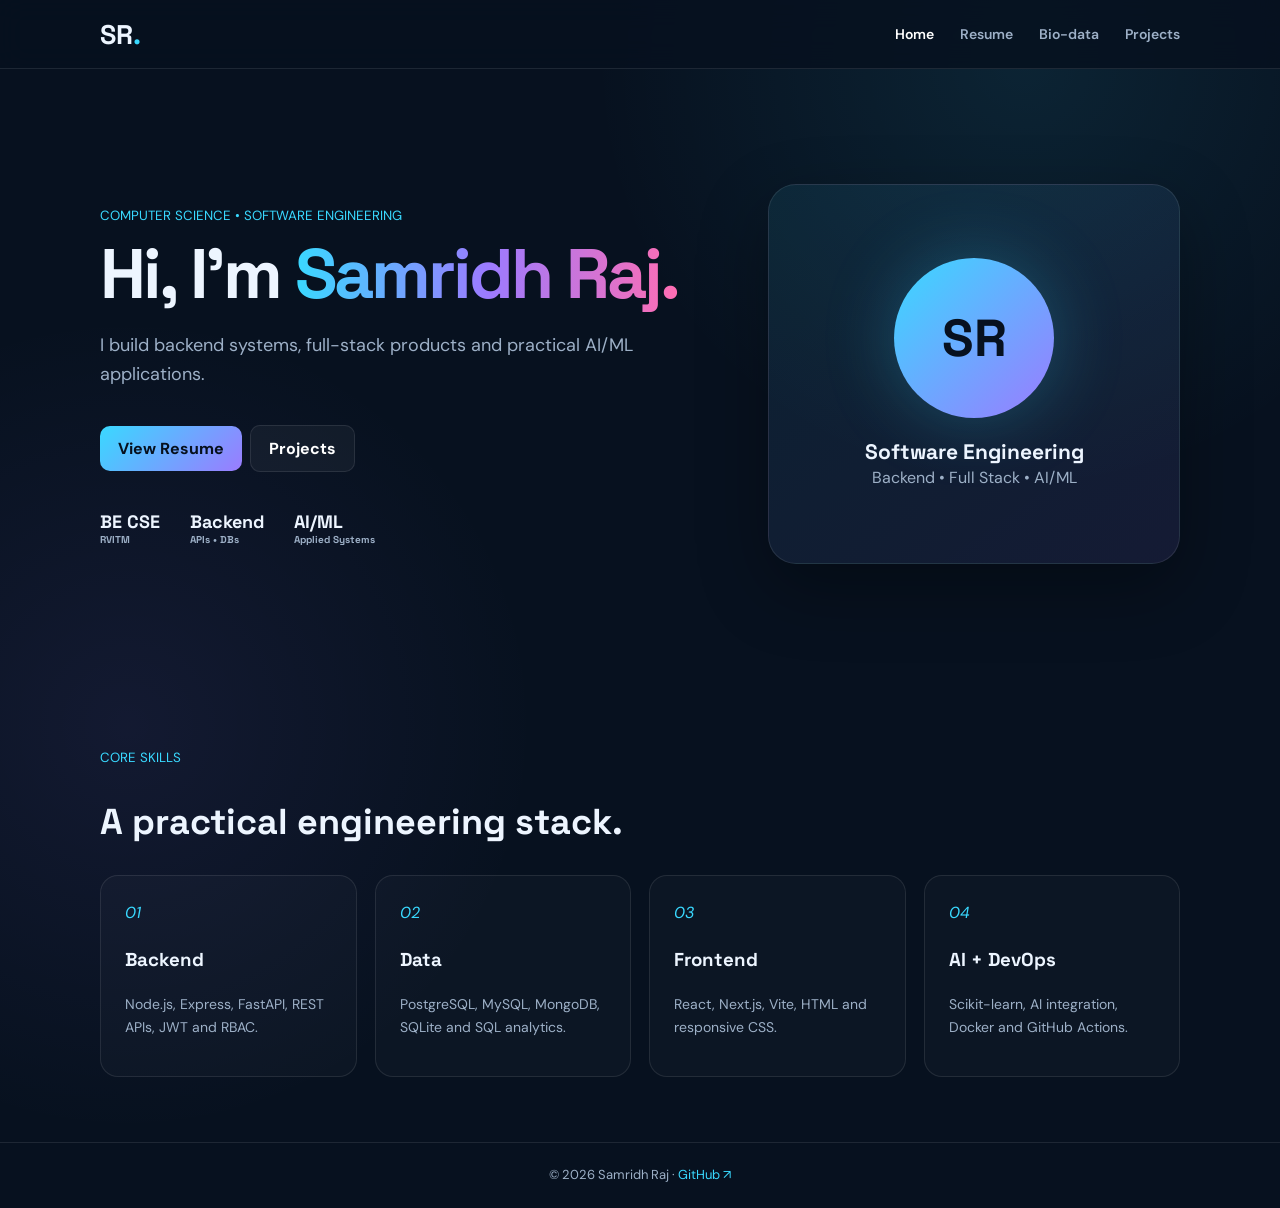
==== index.html @ 56c1de55 "Create Web Technology Lab portfolio website" ====
<!doctype html><html><head><meta charset="UTF-8"><meta name="viewport" content="width=device-width,initial-scale=1"><title>Samridh Raj | Portfolio</title><link rel="stylesheet" href="css/style.css"></head><body><header><nav><a class="brand" href="index.html">SR<span>.</span></a><button id="menu">☰</button><div id="links"><a class="active" href="index.html">Home</a><a href="resume.html">Resume</a><a href="biodata.html">Bio-data</a><a href="projects.html">Projects</a></div></nav></header><main><section class="hero"><div><small>COMPUTER SCIENCE • SOFTWARE ENGINEERING</small><h1>Hi, I'm <em>Samridh Raj.</em></h1><p>I build backend systems, full-stack products and practical AI/ML applications.</p><a class="btn" href="resume.html">View Resume</a><a class="btn ghost" href="projects.html">Projects</a><div class="stats"><b>BE CSE<small>RVITM</small></b><b>Backend<small>APIs • DBs</small></b><b>AI/ML<small>Applied Systems</small></b></div></div><div class="hero-card"><div>SR</div><b>Software Engineering</b><span>Backend • Full Stack • AI/ML</span></div></section><section class="section"><small>CORE SKILLS</small><h2>A practical engineering stack.</h2><div class="grid four"><article><i>01</i><h3>Backend</h3><p>Node.js, Express, FastAPI, REST APIs, JWT and RBAC.</p></article><article><i>02</i><h3>Data</h3><p>PostgreSQL, MySQL, MongoDB, SQLite and SQL analytics.</p></article><article><i>03</i><h3>Frontend</h3><p>React, Next.js, Vite, HTML and responsive CSS.</p></article><article><i>04</i><h3>AI + DevOps</h3><p>Scikit-learn, AI integration, Docker and GitHub Actions.</p></article></div></section></main><footer>© 2026 Samridh Raj · <a href="https://github.com/samm7dx">GitHub ↗</a></footer><script src="js/script.js"></script></body></html>
---- css/style.css ----
@import url('https://fonts.googleapis.com/css2?family=DM+Sans:wght@400;600;700&family=Space+Grotesk:wght@500;700&display=swap');:root{--bg:#07111f;--text:#edf5ff;--muted:#9db0c7;--cyan:#39d9ff;--violet:#9b7bff;--pink:#ff6db2;--line:#ffffff18}*{box-sizing:border-box}body{margin:0;background:radial-gradient(circle at 80% 5%,#39d9ff18,transparent 28%),radial-gradient(circle at 10% 60%,#9b7bff15,transparent 30%),var(--bg);color:var(--text);font-family:'DM Sans',sans-serif;line-height:1.6}a{color:inherit;text-decoration:none}header{position:sticky;top:0;z-index:5;background:#07111fd9;backdrop-filter:blur(14px);border-bottom:1px solid var(--line)}nav,main{width:min(1080px,92%);margin:auto}nav{height:68px;display:flex;align-items:center;justify-content:space-between}.brand{font:700 27px 'Space Grotesk'}.brand span,small,i{color:var(--cyan)}#links{display:flex;gap:26px}#links a{color:var(--muted);font-weight:600;font-size:14px}#links a:hover,#links .active{color:#fff}#menu{display:none;background:none;border:0;color:#fff;font-size:24px}.hero{min-height:610px;display:grid;grid-template-columns:1.2fr .8fr;gap:50px;align-items:center}.hero h1,.page h1{font:700 clamp(43px,7vw,70px)/1.05 'Space Grotesk';letter-spacing:-3px;margin:10px 0 20px}.hero em{font-style:normal;background:linear-gradient(90deg,var(--cyan),var(--violet),var(--pink));-webkit-background-clip:text;color:transparent}.hero p{color:var(--muted);font-size:18px}.btn{display:inline-block;margin:18px 8px 18px 0;padding:10px 18px;border-radius:10px;background:linear-gradient(135deg,var(--cyan),var(--violet));color:#06101d;font-weight:700;border:0}.ghost{background:#ffffff0b;color:#fff;border:1px solid var(--line)}.stats{display:flex;gap:30px;margin-top:20px}.stats b{font:700 18px 'Space Grotesk'}.stats small{display:block;color:var(--muted);font-size:10px}.hero-card{height:380px;border:1px solid var(--line);border-radius:28px;background:linear-gradient(145deg,#39d9ff16,#9b7bff18);display:grid;place-content:center;text-align:center;box-shadow:0 25px 70px #0005}.hero-card div{width:160px;height:160px;border-radius:50%;display:grid;place-items:center;margin:auto;background:linear-gradient(135deg,var(--cyan),var(--violet));color:#07111f;font:700 52px 'Space Grotesk';box-shadow:0 0 70px #39d9ff40}.hero-card b{font:700 21px 'Space Grotesk';margin-top:20px}.hero-card span{color:var(--muted)}.section,.page{padding:65px 0}.section h2{font:700 36px 'Space Grotesk'}.grid{display:grid;gap:18px}.four{grid-template-columns:repeat(4,1fr)}.two{grid-template-columns:1fr 1fr}.grid article{padding:24px;border:1px solid var(--line);border-radius:18px;background:#ffffff06;transition:.2s}.grid article:hover{transform:translateY(-4px);border-color:#39d9ff50}.grid h2,.grid h3{font-family:'Space Grotesk'}.grid p{color:var(--muted);font-size:14px}.pills{display:flex;gap:6px;flex-wrap:wrap;margin:15px 0}.pills span{padding:4px 9px;border-radius:99px;background:#39d9ff12;border:1px solid #39d9ff2b;color:#a9efff;font-size:11px}.top{display:flex;justify-content:space-between;align-items:end;margin-bottom:28px}.resume{background:#f8fbff;color:#18283b;border-radius:18px;padding:38px}.rhead{display:flex;justify-content:space-between;border-bottom:2px solid #dce7f2;padding-bottom:18px}.rhead h2{font:700 30px 'Space Grotesk';margin:0}.rhead p,.rhead span{color:#5a6b7d;font-size:13px}.resume h3{font:700 12px 'Space Grotesk';color:#246b9d;text-transform:uppercase;border-bottom:1px solid #dce7f2;padding-bottom:5px;margin-top:24px}.resume p,.resume li{font-size:13px}.resume a{color:#246b9d}footer{border-top:1px solid var(--line);padding:22px;text-align:center;color:var(--muted);font-size:13px}footer a{color:var(--cyan)}@media(max-width:800px){#menu{display:block}#links{display:none;position:absolute;top:68px;left:0;right:0;background:#07111f;padding:18px;flex-direction:column}.open{display:flex!important}.hero{grid-template-columns:1fr;padding:65px 0}.hero-card{height:300px}.four,.two{grid-template-columns:1fr 1fr}.top,.rhead{flex-direction:column;align-items:flex-start}}@media(max-width:500px){.four,.two{grid-template-columns:1fr}.hero h1,.page h1{letter-spacing:-2px}.stats{gap:15px}.resume{padding:22px}}@media print{header,footer,.btn{display:none}.page{padding:0}.resume{box-shadow:none;border-radius:0;padding:0}}
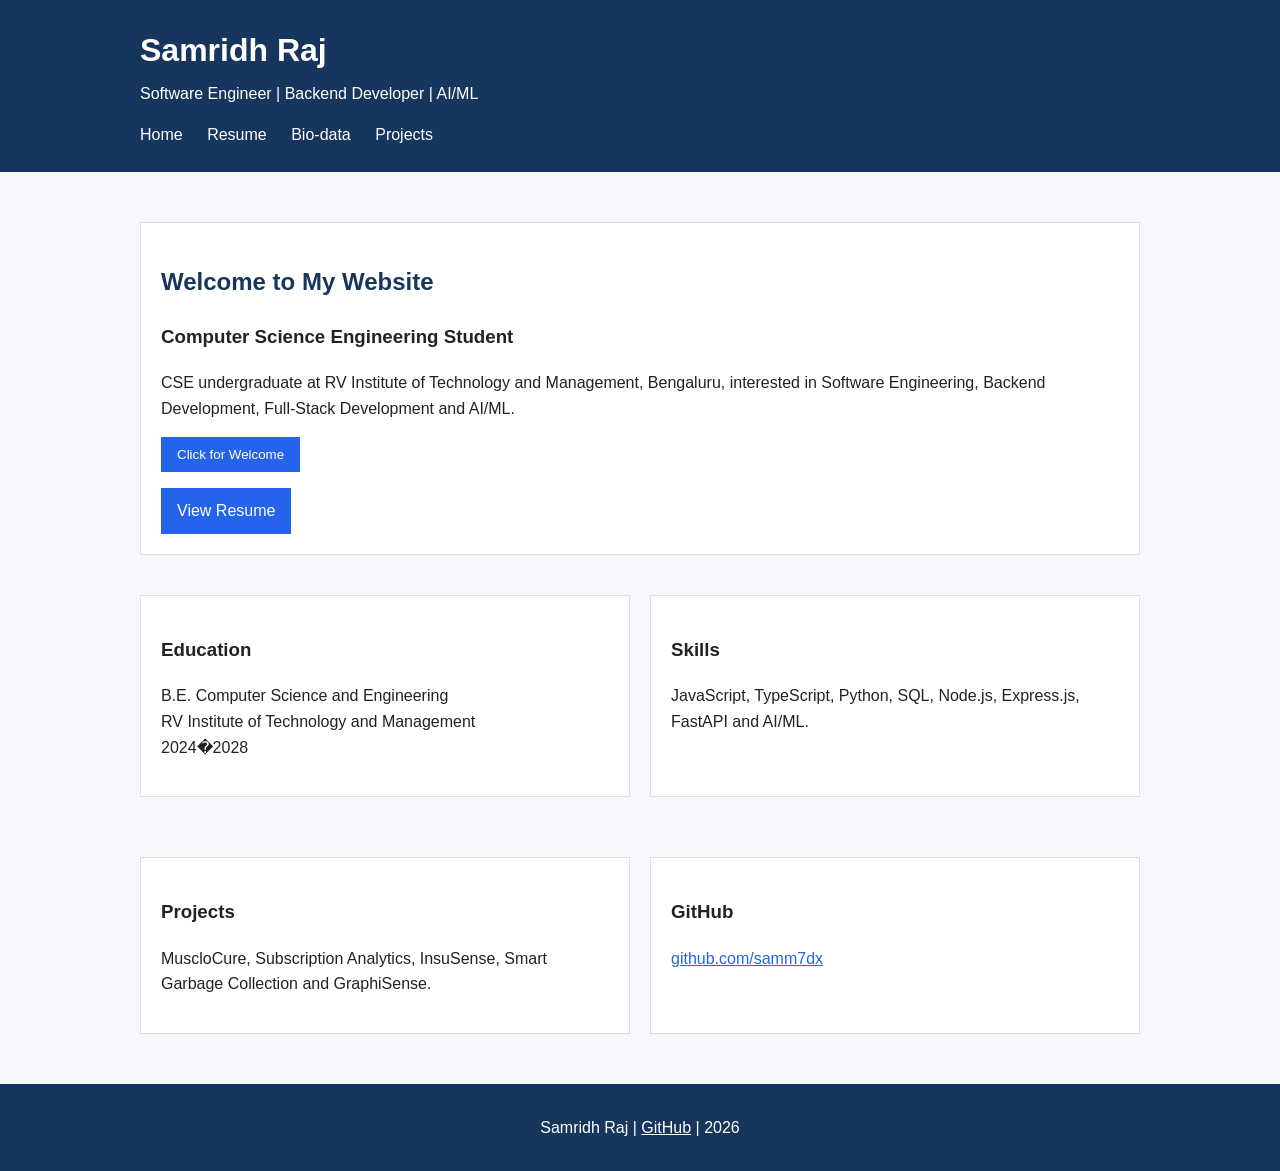
==== commit 5cd73300: "Simplify Web Technology Lab website" ====
--- a/index.html
+++ b/index.html
@@ -1 +1,100 @@
-<!doctype html><html><head><meta charset="UTF-8"><meta name="viewport" content="width=device-width,initial-scale=1"><title>Samridh Raj | Portfolio</title><link rel="stylesheet" href="css/style.css"></head><body><header><nav><a class="brand" href="index.html">SR<span>.</span></a><button id="menu">☰</button><div id="links"><a class="active" href="index.html">Home</a><a href="resume.html">Resume</a><a href="biodata.html">Bio-data</a><a href="projects.html">Projects</a></div></nav></header><main><section class="hero"><div><small>COMPUTER SCIENCE • SOFTWARE ENGINEERING</small><h1>Hi, I'm <em>Samridh Raj.</em></h1><p>I build backend systems, full-stack products and practical AI/ML applications.</p><a class="btn" href="resume.html">View Resume</a><a class="btn ghost" href="projects.html">Projects</a><div class="stats"><b>BE CSE<small>RVITM</small></b><b>Backend<small>APIs • DBs</small></b><b>AI/ML<small>Applied Systems</small></b></div></div><div class="hero-card"><div>SR</div><b>Software Engineering</b><span>Backend • Full Stack • AI/ML</span></div></section><section class="section"><small>CORE SKILLS</small><h2>A practical engineering stack.</h2><div class="grid four"><article><i>01</i><h3>Backend</h3><p>Node.js, Express, FastAPI, REST APIs, JWT and RBAC.</p></article><article><i>02</i><h3>Data</h3><p>PostgreSQL, MySQL, MongoDB, SQLite and SQL analytics.</p></article><article><i>03</i><h3>Frontend</h3><p>React, Next.js, Vite, HTML and responsive CSS.</p></article><article><i>04</i><h3>AI + DevOps</h3><p>Scikit-learn, AI integration, Docker and GitHub Actions.</p></article></div></section></main><footer>© 2026 Samridh Raj · <a href="https://github.com/samm7dx">GitHub ↗</a></footer><script src="js/script.js"></script></body></html>
+<!DOCTYPE html>
+<html lang="en">
+<head>
+    <meta charset="UTF-8">
+    <meta name="viewport" content="width=device-width, initial-scale=1.0">
+    <title>Samridh Raj | Web Technology Lab</title>
+    <link rel="stylesheet" href="css/style.css">
+</head>
+
+<body>
+
+<header>
+    <div class="container">
+        <h1>Samridh Raj</h1>
+        <p>Software Engineer | Backend Developer | AI/ML</p>
+
+        <nav>
+            <a href="index.html">Home</a>
+            <a href="resume.html">Resume</a>
+            <a href="biodata.html">Bio-data</a>
+            <a href="projects.html">Projects</a>
+        </nav>
+    </div>
+</header>
+
+<main class="container">
+
+    <section class="intro section-box">
+        <h2>Welcome to My Website</h2>
+
+        <h3>Computer Science Engineering Student</h3>
+
+        <p>
+            CSE undergraduate at RV Institute of Technology and Management,
+            Bengaluru, interested in Software Engineering, Backend Development,
+            Full-Stack Development and AI/ML.
+        </p>
+
+        <button id="welcomeBtn">Click for Welcome</button>
+
+        <p id="welcomeText"></p>
+
+        <a class="button-link" href="resume.html">View Resume</a>
+    </section>
+
+    <section class="box-grid">
+
+        <div class="section-box">
+            <h3>Education</h3>
+            <p>
+                B.E. Computer Science and Engineering
+                <br>
+                RV Institute of Technology and Management
+                <br>
+                2024�2028
+            </p>
+        </div>
+
+        <div class="section-box">
+            <h3>Skills</h3>
+            <p>
+                JavaScript, TypeScript, Python, SQL,
+                Node.js, Express.js, FastAPI and AI/ML.
+            </p>
+        </div>
+
+        <div class="section-box">
+            <h3>Projects</h3>
+            <p>
+                MuscloCure, Subscription Analytics,
+                InsuSense, Smart Garbage Collection and GraphiSense.
+            </p>
+        </div>
+
+        <div class="section-box">
+            <h3>GitHub</h3>
+            <p>
+                <a href="https://github.com/samm7dx" target="_blank">
+                    github.com/samm7dx
+                </a>
+            </p>
+        </div>
+
+    </section>
+
+</main>
+
+<footer>
+    <p>
+        Samridh Raj |
+        <a href="https://github.com/samm7dx">GitHub</a>
+        |
+        <span id="year"></span>
+    </p>
+</footer>
+
+<script src="js/script.js"></script>
+
+</body>
+</html>
--- a/css/style.css
+++ b/css/style.css
@@ -1 +1,155 @@
-@import url('https://fonts.googleapis.com/css2?family=DM+Sans:wght@400;600;700&family=Space+Grotesk:wght@500;700&display=swap');:root{--bg:#07111f;--text:#edf5ff;--muted:#9db0c7;--cyan:#39d9ff;--violet:#9b7bff;--pink:#ff6db2;--line:#ffffff18}*{box-sizing:border-box}body{margin:0;background:radial-gradient(circle at 80% 5%,#39d9ff18,transparent 28%),radial-gradient(circle at 10% 60%,#9b7bff15,transparent 30%),var(--bg);color:var(--text);font-family:'DM Sans',sans-serif;line-height:1.6}a{color:inherit;text-decoration:none}header{position:sticky;top:0;z-index:5;background:#07111fd9;backdrop-filter:blur(14px);border-bottom:1px solid var(--line)}nav,main{width:min(1080px,92%);margin:auto}nav{height:68px;display:flex;align-items:center;justify-content:space-between}.brand{font:700 27px 'Space Grotesk'}.brand span,small,i{color:var(--cyan)}#links{display:flex;gap:26px}#links a{color:var(--muted);font-weight:600;font-size:14px}#links a:hover,#links .active{color:#fff}#menu{display:none;background:none;border:0;color:#fff;font-size:24px}.hero{min-height:610px;display:grid;grid-template-columns:1.2fr .8fr;gap:50px;align-items:center}.hero h1,.page h1{font:700 clamp(43px,7vw,70px)/1.05 'Space Grotesk';letter-spacing:-3px;margin:10px 0 20px}.hero em{font-style:normal;background:linear-gradient(90deg,var(--cyan),var(--violet),var(--pink));-webkit-background-clip:text;color:transparent}.hero p{color:var(--muted);font-size:18px}.btn{display:inline-block;margin:18px 8px 18px 0;padding:10px 18px;border-radius:10px;background:linear-gradient(135deg,var(--cyan),var(--violet));color:#06101d;font-weight:700;border:0}.ghost{background:#ffffff0b;color:#fff;border:1px solid var(--line)}.stats{display:flex;gap:30px;margin-top:20px}.stats b{font:700 18px 'Space Grotesk'}.stats small{display:block;color:var(--muted);font-size:10px}.hero-card{height:380px;border:1px solid var(--line);border-radius:28px;background:linear-gradient(145deg,#39d9ff16,#9b7bff18);display:grid;place-content:center;text-align:center;box-shadow:0 25px 70px #0005}.hero-card div{width:160px;height:160px;border-radius:50%;display:grid;place-items:center;margin:auto;background:linear-gradient(135deg,var(--cyan),var(--violet));color:#07111f;font:700 52px 'Space Grotesk';box-shadow:0 0 70px #39d9ff40}.hero-card b{font:700 21px 'Space Grotesk';margin-top:20px}.hero-card span{color:var(--muted)}.section,.page{padding:65px 0}.section h2{font:700 36px 'Space Grotesk'}.grid{display:grid;gap:18px}.four{grid-template-columns:repeat(4,1fr)}.two{grid-template-columns:1fr 1fr}.grid article{padding:24px;border:1px solid var(--line);border-radius:18px;background:#ffffff06;transition:.2s}.grid article:hover{transform:translateY(-4px);border-color:#39d9ff50}.grid h2,.grid h3{font-family:'Space Grotesk'}.grid p{color:var(--muted);font-size:14px}.pills{display:flex;gap:6px;flex-wrap:wrap;margin:15px 0}.pills span{padding:4px 9px;border-radius:99px;background:#39d9ff12;border:1px solid #39d9ff2b;color:#a9efff;font-size:11px}.top{display:flex;justify-content:space-between;align-items:end;margin-bottom:28px}.resume{background:#f8fbff;color:#18283b;border-radius:18px;padding:38px}.rhead{display:flex;justify-content:space-between;border-bottom:2px solid #dce7f2;padding-bottom:18px}.rhead h2{font:700 30px 'Space Grotesk';margin:0}.rhead p,.rhead span{color:#5a6b7d;font-size:13px}.resume h3{font:700 12px 'Space Grotesk';color:#246b9d;text-transform:uppercase;border-bottom:1px solid #dce7f2;padding-bottom:5px;margin-top:24px}.resume p,.resume li{font-size:13px}.resume a{color:#246b9d}footer{border-top:1px solid var(--line);padding:22px;text-align:center;color:var(--muted);font-size:13px}footer a{color:var(--cyan)}@media(max-width:800px){#menu{display:block}#links{display:none;position:absolute;top:68px;left:0;right:0;background:#07111f;padding:18px;flex-direction:column}.open{display:flex!important}.hero{grid-template-columns:1fr;padding:65px 0}.hero-card{height:300px}.four,.two{grid-template-columns:1fr 1fr}.top,.rhead{flex-direction:column;align-items:flex-start}}@media(max-width:500px){.four,.two{grid-template-columns:1fr}.hero h1,.page h1{letter-spacing:-2px}.stats{gap:15px}.resume{padding:22px}}@media print{header,footer,.btn{display:none}.page{padding:0}.resume{box-shadow:none;border-radius:0;padding:0}}
+* {
+    box-sizing: border-box;
+}
+
+body {
+    margin: 0;
+    font-family: Arial, sans-serif;
+    background: #f5f7fa;
+    color: #222;
+    line-height: 1.6;
+}
+
+header {
+    background: #17365d;
+    color: white;
+    padding: 25px 0;
+}
+
+header h1 {
+    margin: 0;
+}
+
+header p {
+    margin: 5px 0 15px;
+}
+
+.container {
+    width: 90%;
+    max-width: 1000px;
+    margin: auto;
+}
+
+nav a {
+    color: white;
+    text-decoration: none;
+    margin-right: 20px;
+}
+
+nav a:hover {
+    text-decoration: underline;
+}
+
+main {
+    padding: 30px 0;
+    min-height: 70vh;
+}
+
+.page-title {
+    margin-bottom: 20px;
+}
+
+.section-box,
+.project-box {
+    background: white;
+    border: 1px solid #d9dee5;
+    padding: 20px;
+    margin: 20px 0;
+}
+
+.section-box h2,
+.project-box h3 {
+    color: #17365d;
+}
+
+.box-grid {
+    display: grid;
+    grid-template-columns: 1fr 1fr;
+    gap: 20px;
+}
+
+button,
+.button-link {
+    display: inline-block;
+    background: #2563eb;
+    color: white;
+    border: none;
+    padding: 10px 16px;
+    text-decoration: none;
+    cursor: pointer;
+}
+
+button:hover,
+.button-link:hover {
+    background: #17365d;
+}
+
+a {
+    color: #2563eb;
+}
+
+header a {
+    color: white;
+}
+
+table {
+    width: 100%;
+    border-collapse: collapse;
+}
+
+th,
+td {
+    border: 1px solid #d9dee5;
+    padding: 12px;
+    text-align: left;
+}
+
+th {
+    background: #eef2f7;
+    width: 30%;
+}
+
+footer {
+    background: #17365d;
+    color: white;
+    text-align: center;
+    padding: 15px;
+}
+
+footer a {
+    color: white;
+}
+
+@media (max-width: 600px) {
+    .box-grid {
+        grid-template-columns: 1fr;
+    }
+
+    nav a {
+        display: inline-block;
+        margin-bottom: 8px;
+    }
+
+    th,
+    td {
+        padding: 8px;
+    }
+}
+
+@media print {
+    header,
+    footer,
+    button,
+    nav {
+        display: none;
+    }
+
+    body {
+        background: white;
+    }
+
+    .section-box,
+    .project-box {
+        border: 1px solid #aaa;
+    }
+}
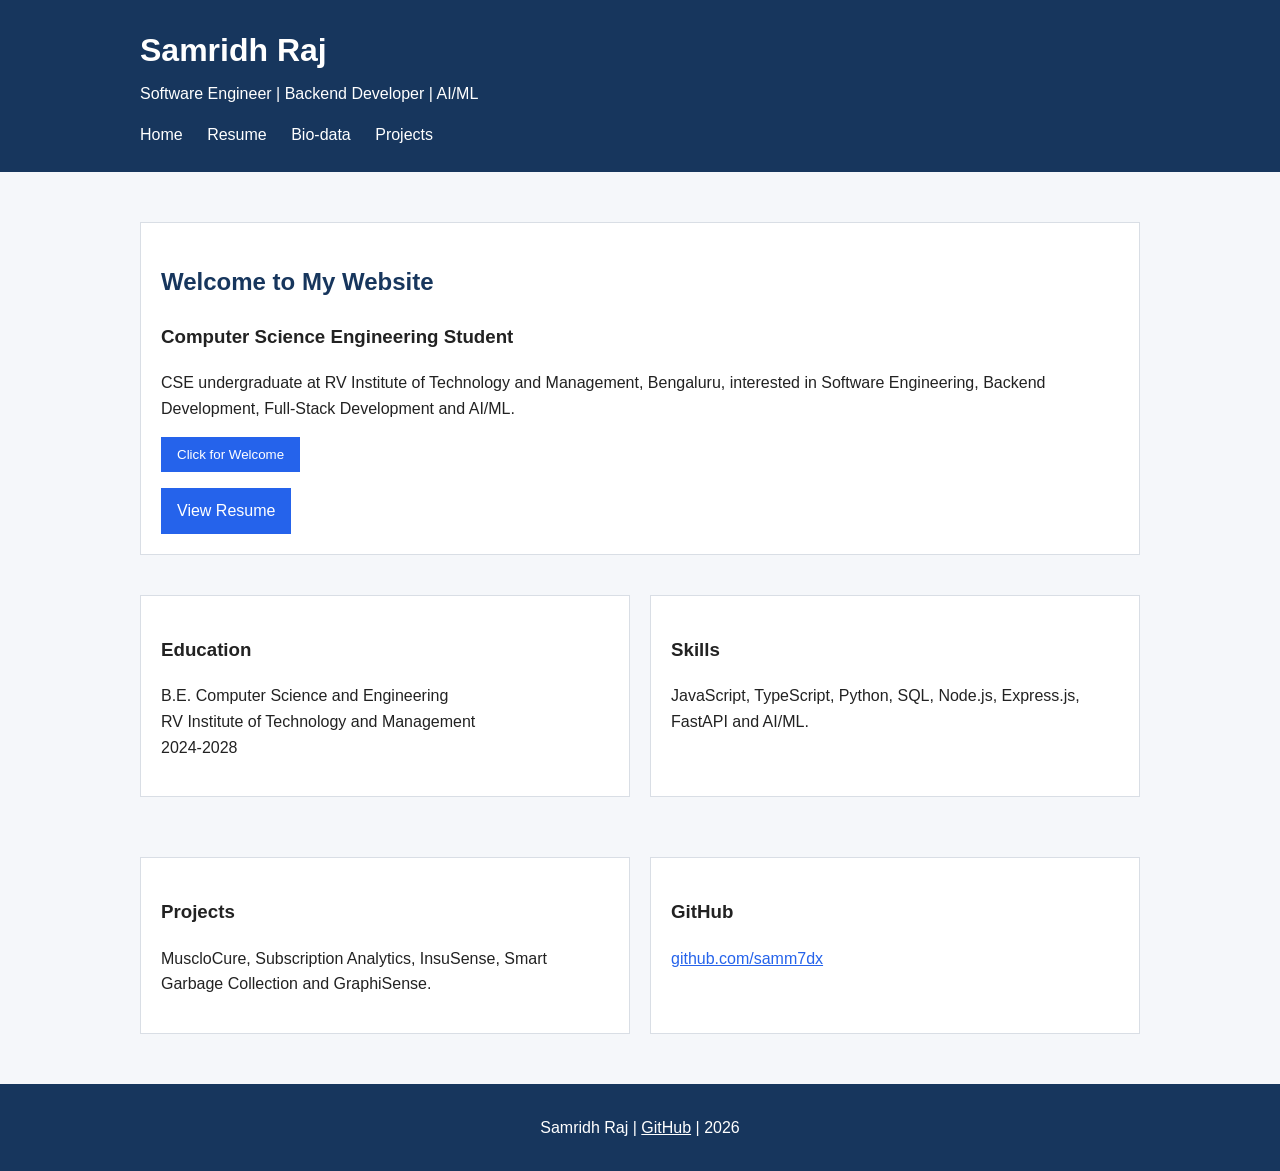
==== commit 8644e2a4: "Fix text encoding and simplify website" ====
--- a/index.html
+++ b/index.html
@@ -52,7 +52,7 @@
                 <br>
                 RV Institute of Technology and Management
                 <br>
-                2024�2028
+                2024-2028
             </p>
         </div>
 
@@ -98,3 +98,5 @@
 
 </body>
 </html>
+
+
--- a/css/style.css
+++ b/css/style.css
@@ -153,3 +153,5 @@
         border: 1px solid #aaa;
     }
 }
+
+
